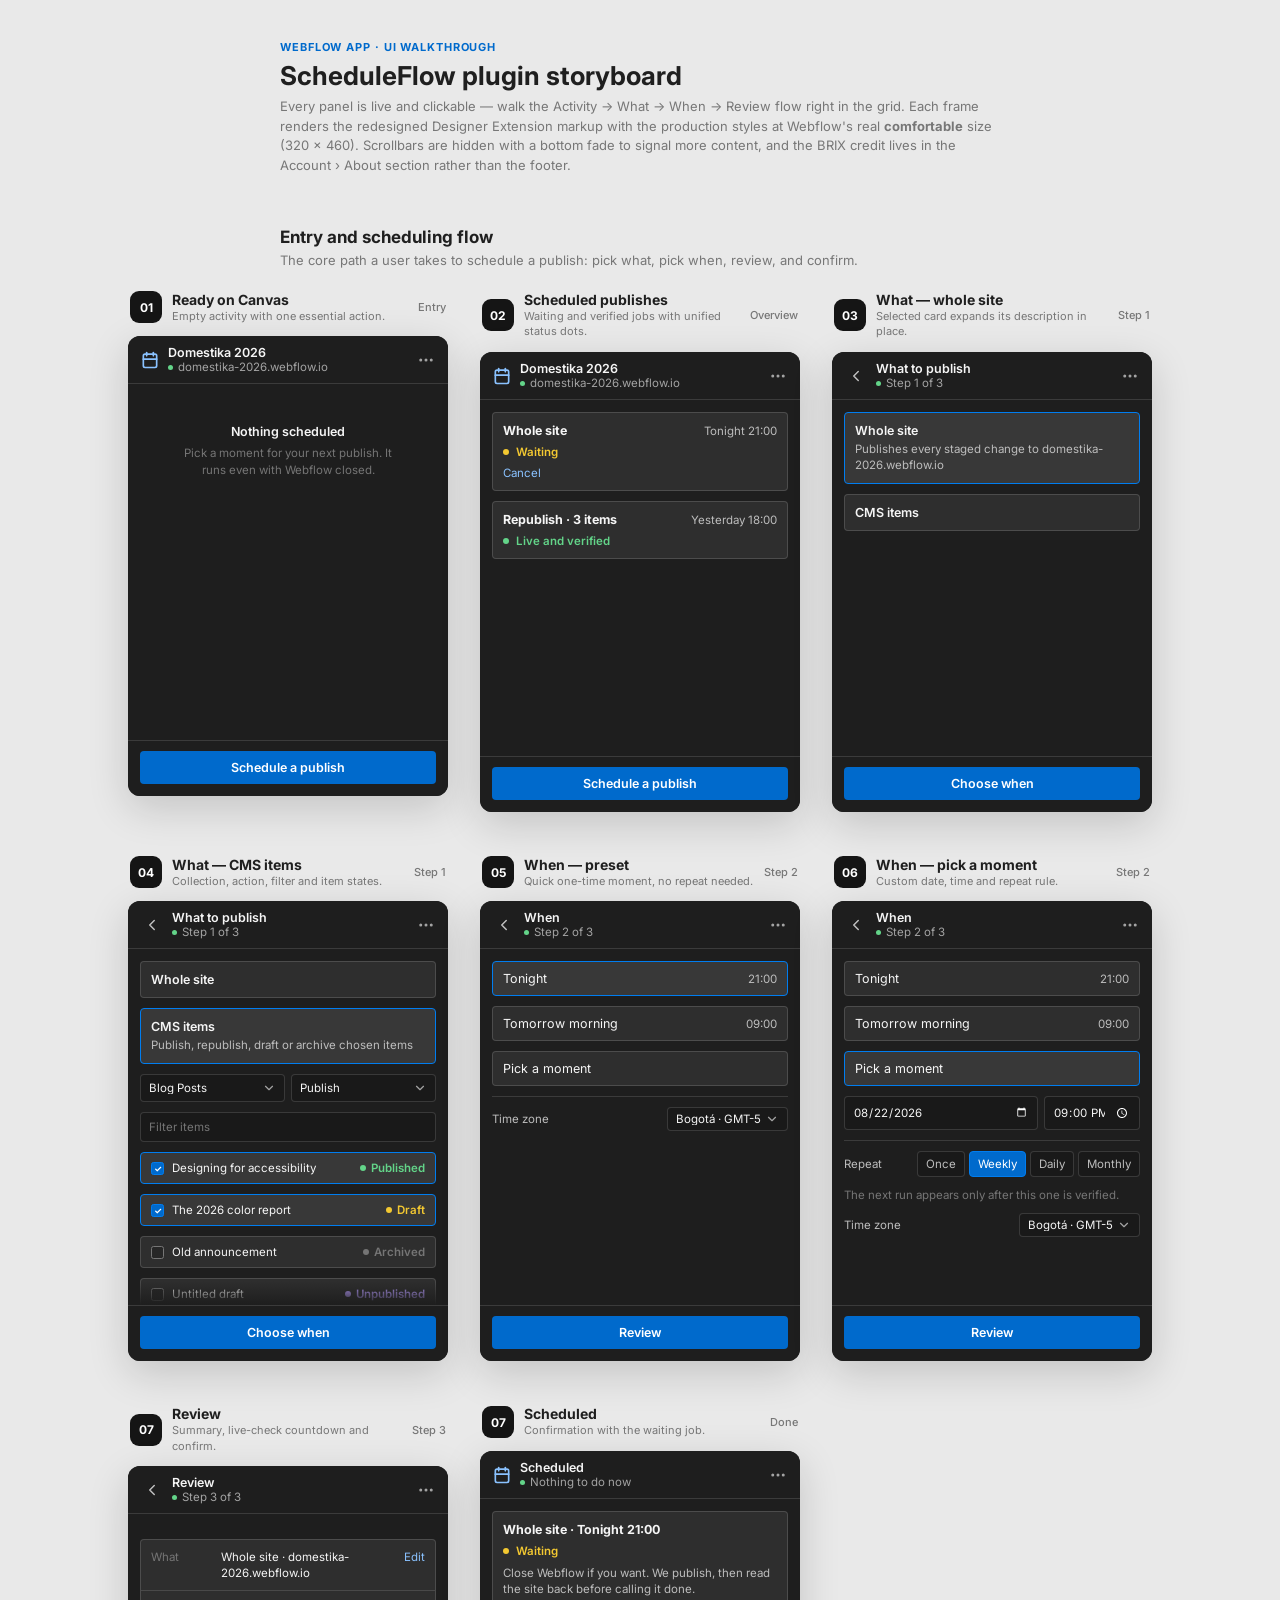
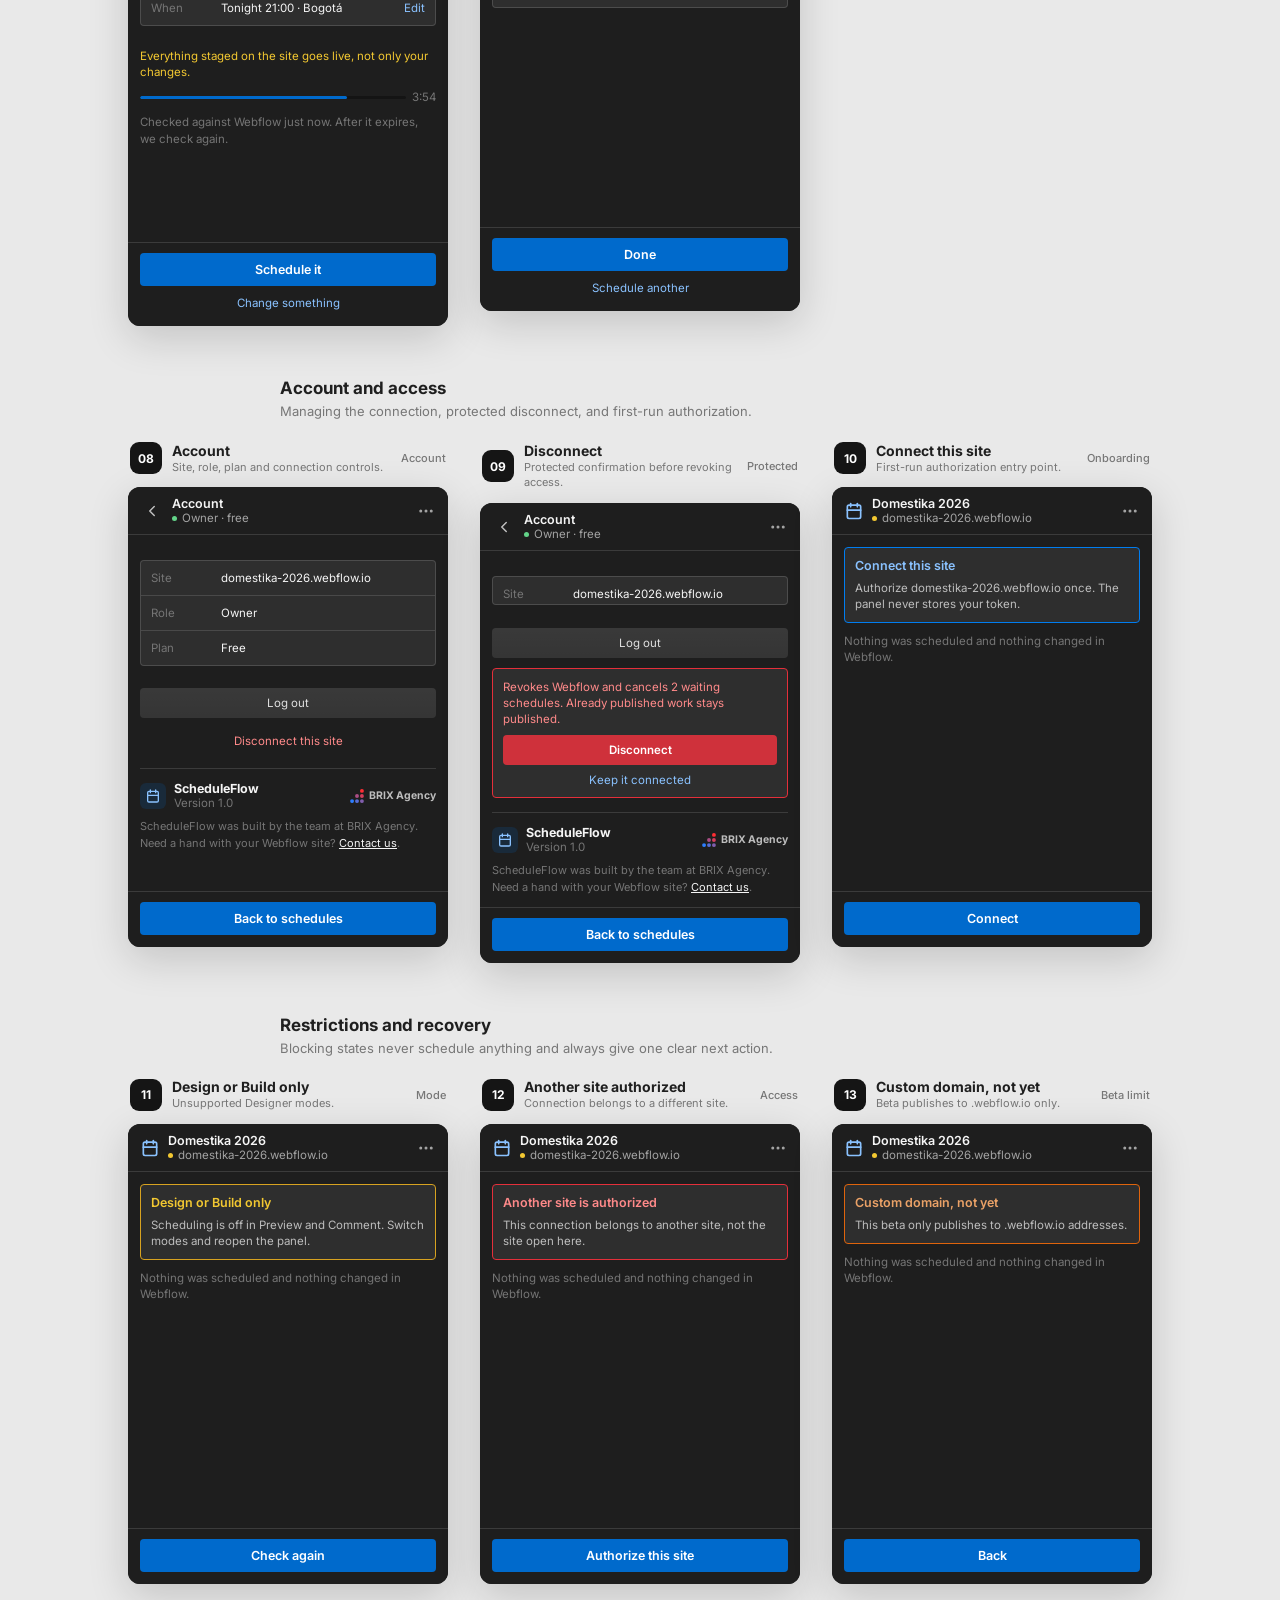
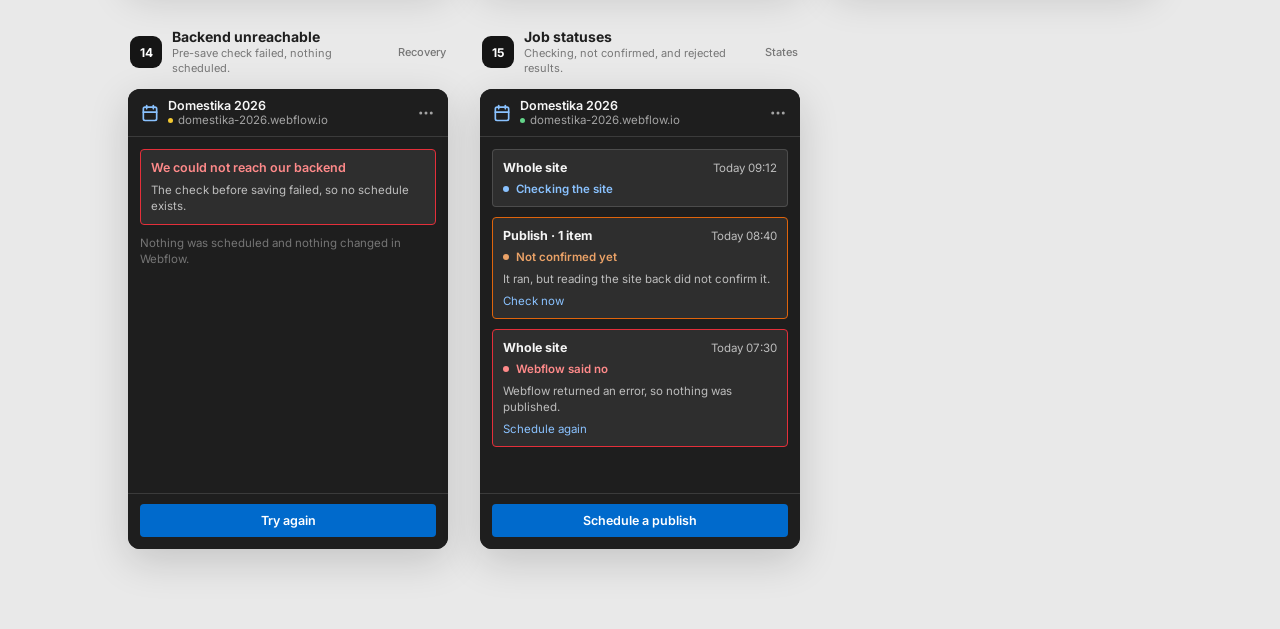
==== index.html @ 43836919 "Publish ScheduleFlow plugin storyboard Static, clickable walkthrough of the Designer Extension at th" ====
<!DOCTYPE html>
<html lang="en">
  <head>
    <meta charset="utf-8" />
    <meta name="viewport" content="width=device-width, initial-scale=1" />
    <title>ScheduleFlow · plugin storyboard</title>
    <link rel="preconnect" href="https://fonts.googleapis.com" />
    <link rel="preconnect" href="https://fonts.gstatic.com" crossorigin />
    <link href="https://fonts.googleapis.com/css2?family=Inter:wght@400;500;600;700&display=swap" rel="stylesheet" />
    <style>
      :root {
        --canvas: #e9e9e9;
        --ink: #1f1f1f;
        --muted: #777777;
        --chip: #151515;
        --frame-w: 320px;
        --frame-h: 460px;
      }
      * { box-sizing: border-box; }
      body {
        margin: 0;
        background: var(--canvas);
        font-family: Inter, sans-serif;
        color: var(--ink);
        padding: 40px 32px 80px;
      }
      .page-head { max-width: 720px; margin: 0 auto 8px; }
      .eyebrow { color: #006acc; font-size: 11px; font-weight: 700; letter-spacing: 0.9px; text-transform: uppercase; }
      .page-head h1 { margin: 6px 0 6px; font-size: 26px; line-height: 1.2; font-weight: 700; }
      .page-head p { margin: 0; color: var(--muted); font-size: 13px; line-height: 1.5; }
      .wrap { max-width: 1400px; margin: 0 auto; }
      section { margin-top: 52px; }
      .section-head { max-width: 720px; margin: 0 auto 20px; }
      .section-head h2 { margin: 0 0 4px; font-size: 17px; font-weight: 700; }
      .section-head p { margin: 0; color: var(--muted); font-size: 13px; line-height: 1.5; }
      .grid {
        display: grid;
        grid-template-columns: repeat(auto-fill, minmax(var(--frame-w), var(--frame-w)));
        gap: 44px 32px;
        justify-content: center;
      }
      .panel { width: var(--frame-w); display: flex; flex-direction: column; gap: 12px; }
      .panel-head { display: flex; align-items: center; justify-content: space-between; gap: 10px; padding: 0 2px; }
      .panel-id { display: flex; align-items: center; gap: 10px; min-width: 0; }
      .num { flex: 0 0 auto; width: 32px; height: 32px; border-radius: 9px; background: var(--chip); color: #fff; font-size: 12px; font-weight: 700; display: flex; align-items: center; justify-content: center; }
      .panel-copy { min-width: 0; }
      .panel-copy strong { display: block; font-size: 14px; font-weight: 700; line-height: 1.3; }
      .panel-copy span { display: block; color: var(--muted); font-size: 11px; line-height: 1.4; }
      .tag { flex: 0 0 auto; color: var(--muted); font-size: 11px; font-weight: 500; }
      .frame {
        width: var(--frame-w);
        height: var(--frame-h);
        border-radius: 12px;
        overflow: hidden;
        background: #1e1e1e;
        box-shadow: 0 12px 40px rgba(0, 0, 0, 0.16);
      }
      .frame iframe { width: 100%; height: 100%; border: 0; display: block; }
    </style>
  </head>
  <body>
    <div class="page-head">
      <div class="eyebrow">Webflow App · UI walkthrough</div>
      <h1>ScheduleFlow plugin storyboard</h1>
      <p>
        Every panel is live and clickable — walk the Activity → What → When → Review flow right in the grid. Each frame renders
        the redesigned Designer Extension markup with the production styles at Webflow's real <strong>comfortable</strong> size
        (320 × 460). Scrollbars are hidden with a bottom fade to signal more content, and the BRIX credit lives in the Account ›
        About section rather than the footer.
      </p>
    </div>

    <div class="wrap">
      <section>
        <div class="section-head">
          <h2>Entry and scheduling flow</h2>
          <p>The core path a user takes to schedule a publish: pick what, pick when, review, and confirm.</p>
        </div>
        <div class="grid" id="grid-flow"></div>
      </section>

      <section>
        <div class="section-head">
          <h2>Account and access</h2>
          <p>Managing the connection, protected disconnect, and first-run authorization.</p>
        </div>
        <div class="grid" id="grid-account"></div>
      </section>

      <section>
        <div class="section-head">
          <h2>Restrictions and recovery</h2>
          <p>Blocking states never schedule anything and always give one clear next action.</p>
        </div>
        <div class="grid" id="grid-blocks"></div>
      </section>
    </div>

    <script>
      const PANELS = {
        "grid-flow": [
          { n: "01", title: "Ready on Canvas", sub: "Empty activity with one essential action.", tag: "Entry", state: "activity_empty" },
          { n: "02", title: "Scheduled publishes", sub: "Waiting and verified jobs with unified status dots.", tag: "Overview", state: "activity_jobs" },
          { n: "03", title: "What — whole site", sub: "Selected card expands its description in place.", tag: "Step 1", state: "what_site" },
          { n: "04", title: "What — CMS items", sub: "Collection, action, filter and item states.", tag: "Step 1", state: "what_cms" },
          { n: "05", title: "When — preset", sub: "Quick one-time moment, no repeat needed.", tag: "Step 2", state: "when" },
          { n: "06", title: "When — pick a moment", sub: "Custom date, time and repeat rule.", tag: "Step 2", state: "when_custom" },
          { n: "07", title: "Review", sub: "Summary, live-check countdown and confirm.", tag: "Step 3", state: "confirm" },
          { n: "07", title: "Scheduled", sub: "Confirmation with the waiting job.", tag: "Done", state: "done" },
        ],
        "grid-account": [
          { n: "08", title: "Account", sub: "Site, role, plan and connection controls.", tag: "Account", state: "account" },
          { n: "09", title: "Disconnect", sub: "Protected confirmation before revoking access.", tag: "Protected", state: "disconnect" },
          { n: "10", title: "Connect this site", sub: "First-run authorization entry point.", tag: "Onboarding", state: "connect" },
        ],
        "grid-blocks": [
          { n: "11", title: "Design or Build only", sub: "Unsupported Designer modes.", tag: "Mode", state: "block_mode" },
          { n: "12", title: "Another site authorized", sub: "Connection belongs to a different site.", tag: "Access", state: "block_othersite" },
          { n: "13", title: "Custom domain, not yet", sub: "Beta publishes to .webflow.io only.", tag: "Beta limit", state: "block_domain" },
          { n: "14", title: "Backend unreachable", sub: "Pre-save check failed, nothing scheduled.", tag: "Recovery", state: "block_backend" },
          { n: "15", title: "Job statuses", sub: "Checking, not confirmed, and rejected results.", tag: "States", state: "activity_statuses" },
        ],
      };

      for (const [gridId, panels] of Object.entries(PANELS)) {
        const grid = document.getElementById(gridId);
        for (const p of panels) {
          const el = document.createElement("div");
          el.className = "panel";
          el.innerHTML = `
            <div class="panel-head">
              <div class="panel-id">
                <div class="num">${p.n}</div>
                <div class="panel-copy"><strong>${p.title}</strong><span>${p.sub}</span></div>
              </div>
              <div class="tag">${p.tag}</div>
            </div>
            <div class="frame"><iframe loading="lazy" title="${p.title}" src="./panel.html?state=${p.state}"></iframe></div>`;
          grid.appendChild(el);
        }
      }
    </script>
  </body>
</html>
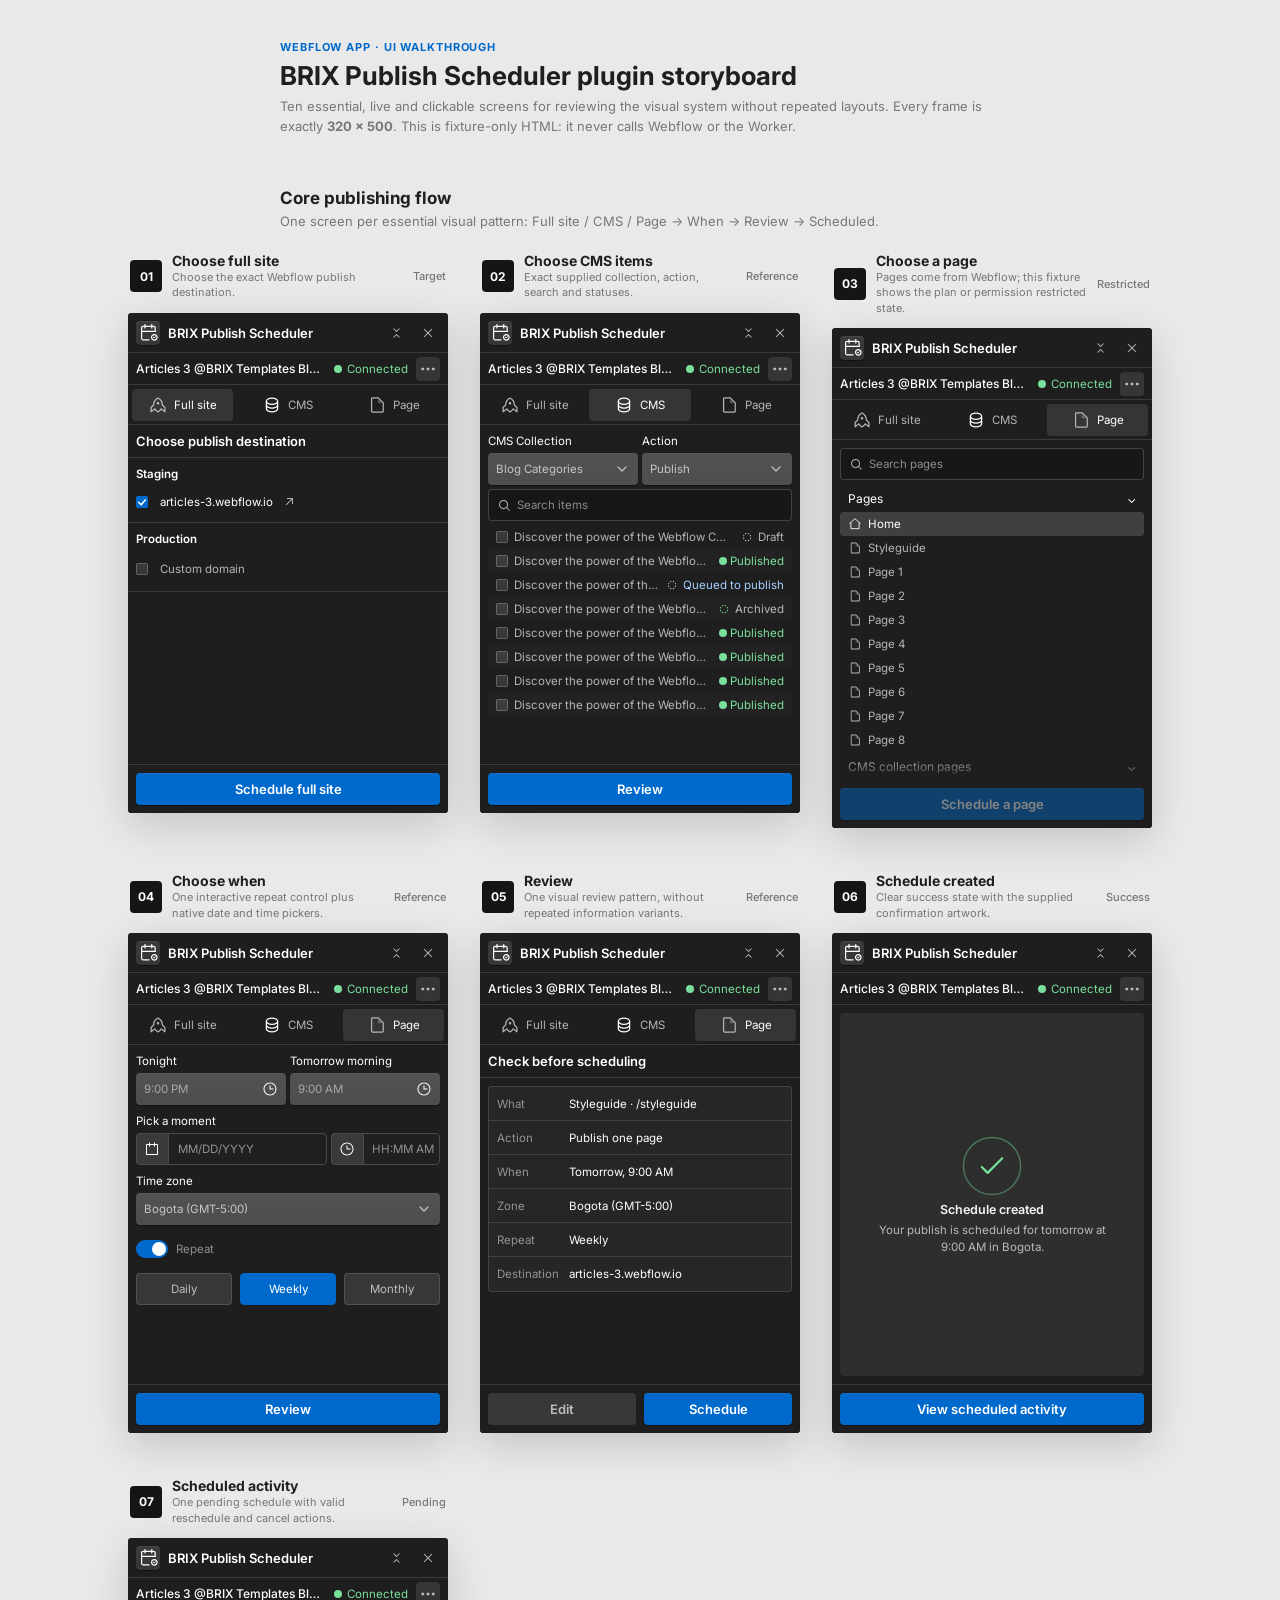
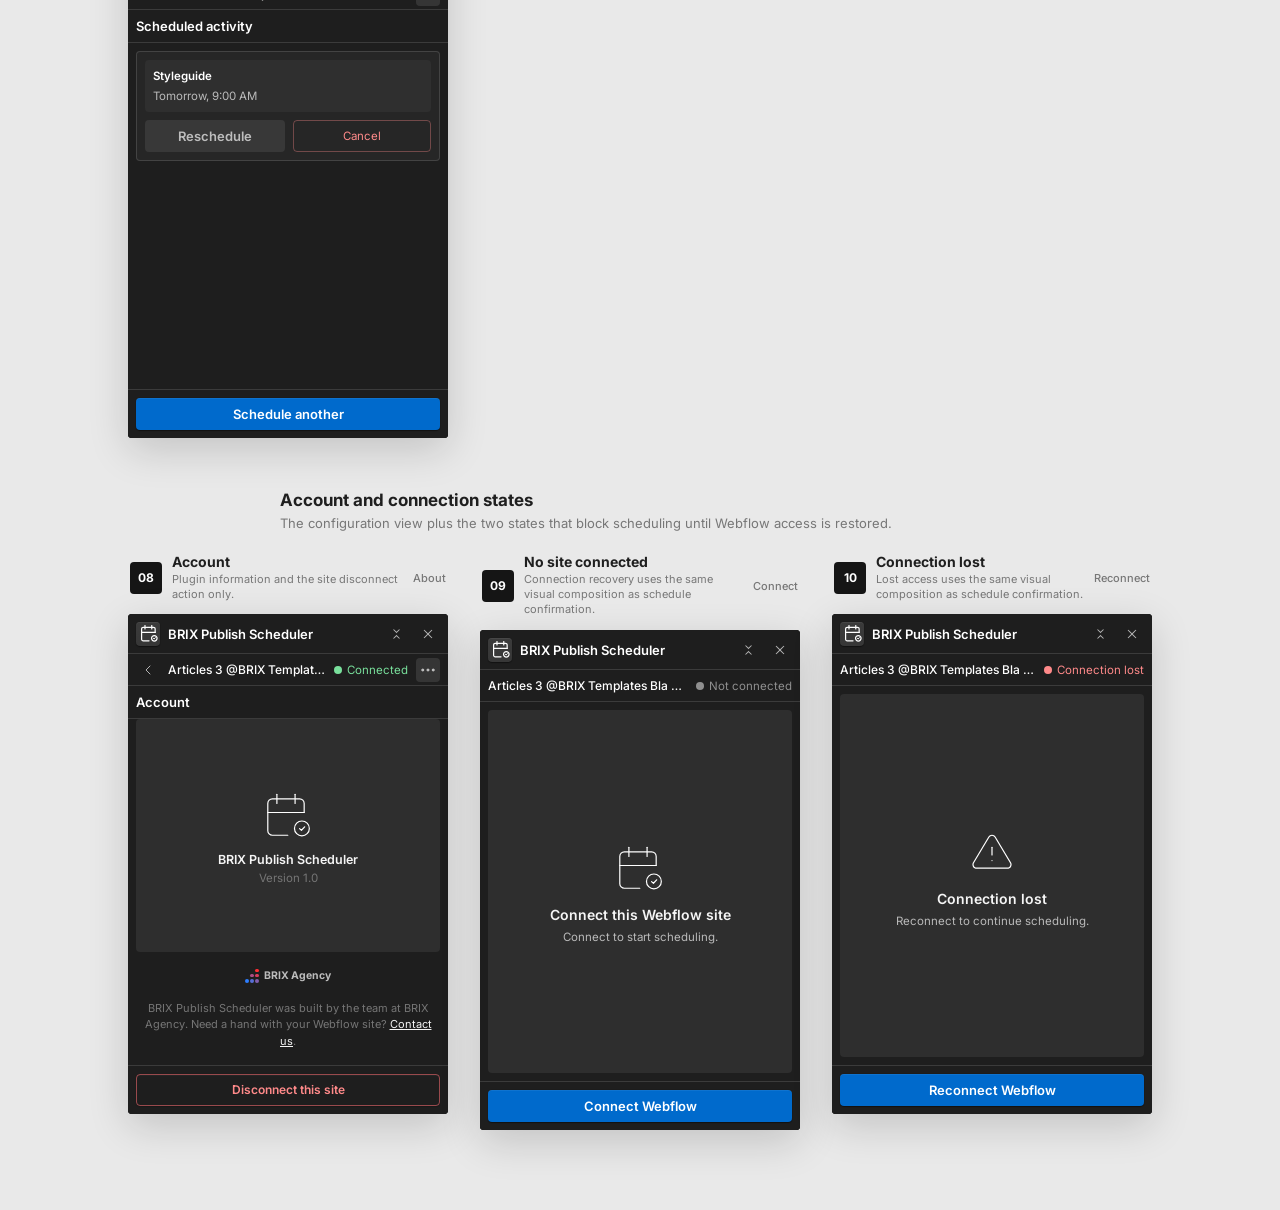
==== commit e24f7383: "Update BRIX Publish Scheduler storyboard" ====
--- a/index.html
+++ b/index.html
@@ -3,7 +3,7 @@
   <head>
     <meta charset="utf-8" />
     <meta name="viewport" content="width=device-width, initial-scale=1" />
-    <title>ScheduleFlow · plugin storyboard</title>
+    <title>BRIX Publish Scheduler · plugin storyboard</title>
     <link rel="preconnect" href="https://fonts.googleapis.com" />
     <link rel="preconnect" href="https://fonts.gstatic.com" crossorigin />
     <link href="https://fonts.googleapis.com/css2?family=Inter:wght@400;500;600;700&display=swap" rel="stylesheet" />
@@ -14,7 +14,7 @@
         --muted: #777777;
         --chip: #151515;
         --frame-w: 320px;
-        --frame-h: 460px;
+        --frame-h: 500px;
       }
       * { box-sizing: border-box; }
       body {
@@ -42,7 +42,7 @@
       .panel { width: var(--frame-w); display: flex; flex-direction: column; gap: 12px; }
       .panel-head { display: flex; align-items: center; justify-content: space-between; gap: 10px; padding: 0 2px; }
       .panel-id { display: flex; align-items: center; gap: 10px; min-width: 0; }
-      .num { flex: 0 0 auto; width: 32px; height: 32px; border-radius: 9px; background: var(--chip); color: #fff; font-size: 12px; font-weight: 700; display: flex; align-items: center; justify-content: center; }
+      .num { flex: 0 0 auto; width: 32px; height: 32px; border-radius: 4px; background: var(--chip); color: #fff; font-size: 12px; font-weight: 700; display: flex; align-items: center; justify-content: center; }
       .panel-copy { min-width: 0; }
       .panel-copy strong { display: block; font-size: 14px; font-weight: 700; line-height: 1.3; }
       .panel-copy span { display: block; color: var(--muted); font-size: 11px; line-height: 1.4; }
@@ -50,7 +50,7 @@
       .frame {
         width: var(--frame-w);
         height: var(--frame-h);
-        border-radius: 12px;
+        border-radius: 4px;
         overflow: hidden;
         background: #1e1e1e;
         box-shadow: 0 12px 40px rgba(0, 0, 0, 0.16);
@@ -61,64 +61,46 @@
   <body>
     <div class="page-head">
       <div class="eyebrow">Webflow App · UI walkthrough</div>
-      <h1>ScheduleFlow plugin storyboard</h1>
+      <h1>BRIX Publish Scheduler plugin storyboard</h1>
       <p>
-        Every panel is live and clickable — walk the Activity → What → When → Review flow right in the grid. Each frame renders
-        the redesigned Designer Extension markup with the production styles at Webflow's real <strong>comfortable</strong> size
-        (320 × 460). Scrollbars are hidden with a bottom fade to signal more content, and the BRIX credit lives in the Account ›
-        About section rather than the footer.
+        Ten essential, live and clickable screens for reviewing the visual system without repeated layouts. Every frame is exactly
+        <strong>320 × 500</strong>. This is fixture-only HTML: it never calls Webflow or the Worker.
       </p>
     </div>
 
     <div class="wrap">
       <section>
         <div class="section-head">
-          <h2>Entry and scheduling flow</h2>
-          <p>The core path a user takes to schedule a publish: pick what, pick when, review, and confirm.</p>
+          <h2>Core publishing flow</h2>
+          <p>One screen per essential visual pattern: Full site / CMS / Page → When → Review → Scheduled.</p>
         </div>
         <div class="grid" id="grid-flow"></div>
       </section>
 
       <section>
         <div class="section-head">
-          <h2>Account and access</h2>
-          <p>Managing the connection, protected disconnect, and first-run authorization.</p>
+          <h2>Account and connection states</h2>
+          <p>The configuration view plus the two states that block scheduling until Webflow access is restored.</p>
         </div>
         <div class="grid" id="grid-account"></div>
-      </section>
-
-      <section>
-        <div class="section-head">
-          <h2>Restrictions and recovery</h2>
-          <p>Blocking states never schedule anything and always give one clear next action.</p>
-        </div>
-        <div class="grid" id="grid-blocks"></div>
       </section>
     </div>
 
     <script>
       const PANELS = {
         "grid-flow": [
-          { n: "01", title: "Ready on Canvas", sub: "Empty activity with one essential action.", tag: "Entry", state: "activity_empty" },
-          { n: "02", title: "Scheduled publishes", sub: "Waiting and verified jobs with unified status dots.", tag: "Overview", state: "activity_jobs" },
-          { n: "03", title: "What — whole site", sub: "Selected card expands its description in place.", tag: "Step 1", state: "what_site" },
-          { n: "04", title: "What — CMS items", sub: "Collection, action, filter and item states.", tag: "Step 1", state: "what_cms" },
-          { n: "05", title: "When — preset", sub: "Quick one-time moment, no repeat needed.", tag: "Step 2", state: "when" },
-          { n: "06", title: "When — pick a moment", sub: "Custom date, time and repeat rule.", tag: "Step 2", state: "when_custom" },
-          { n: "07", title: "Review", sub: "Summary, live-check countdown and confirm.", tag: "Step 3", state: "confirm" },
-          { n: "07", title: "Scheduled", sub: "Confirmation with the waiting job.", tag: "Done", state: "done" },
+          { n: "01", title: "Choose full site", sub: "Choose the exact Webflow publish destination.", tag: "Target", state: "fullsite" },
+          { n: "02", title: "Choose CMS items", sub: "Exact supplied collection, action, search and statuses.", tag: "Reference", state: "cms" },
+          { n: "03", title: "Choose a page", sub: "Pages come from Webflow; this fixture shows the plan or permission restricted state.", tag: "Restricted", state: "page_restricted" },
+          { n: "04", title: "Choose when", sub: "One interactive repeat control plus native date and time pickers.", tag: "Reference", state: "when_repeat" },
+          { n: "05", title: "Review", sub: "One visual review pattern, without repeated information variants.", tag: "Reference", state: "review_page" },
+          { n: "06", title: "Schedule created", sub: "Clear success state with the supplied confirmation artwork.", tag: "Success", state: "done" },
+          { n: "07", title: "Scheduled activity", sub: "One pending schedule with valid reschedule and cancel actions.", tag: "Pending", state: "activity" },
         ],
         "grid-account": [
-          { n: "08", title: "Account", sub: "Site, role, plan and connection controls.", tag: "Account", state: "account" },
-          { n: "09", title: "Disconnect", sub: "Protected confirmation before revoking access.", tag: "Protected", state: "disconnect" },
-          { n: "10", title: "Connect this site", sub: "First-run authorization entry point.", tag: "Onboarding", state: "connect" },
-        ],
-        "grid-blocks": [
-          { n: "11", title: "Design or Build only", sub: "Unsupported Designer modes.", tag: "Mode", state: "block_mode" },
-          { n: "12", title: "Another site authorized", sub: "Connection belongs to a different site.", tag: "Access", state: "block_othersite" },
-          { n: "13", title: "Custom domain, not yet", sub: "Beta publishes to .webflow.io only.", tag: "Beta limit", state: "block_domain" },
-          { n: "14", title: "Backend unreachable", sub: "Pre-save check failed, nothing scheduled.", tag: "Recovery", state: "block_backend" },
-          { n: "15", title: "Job statuses", sub: "Checking, not confirmed, and rejected results.", tag: "States", state: "activity_statuses" },
+          { n: "08", title: "Account", sub: "Plugin information and the site disconnect action only.", tag: "About", state: "account" },
+          { n: "09", title: "No site connected", sub: "Connection recovery uses the same visual composition as schedule confirmation.", tag: "Connect", state: "connect" },
+          { n: "10", title: "Connection lost", sub: "Lost access uses the same visual composition as schedule confirmation.", tag: "Reconnect", state: "connection_lost" },
         ],
       };
 
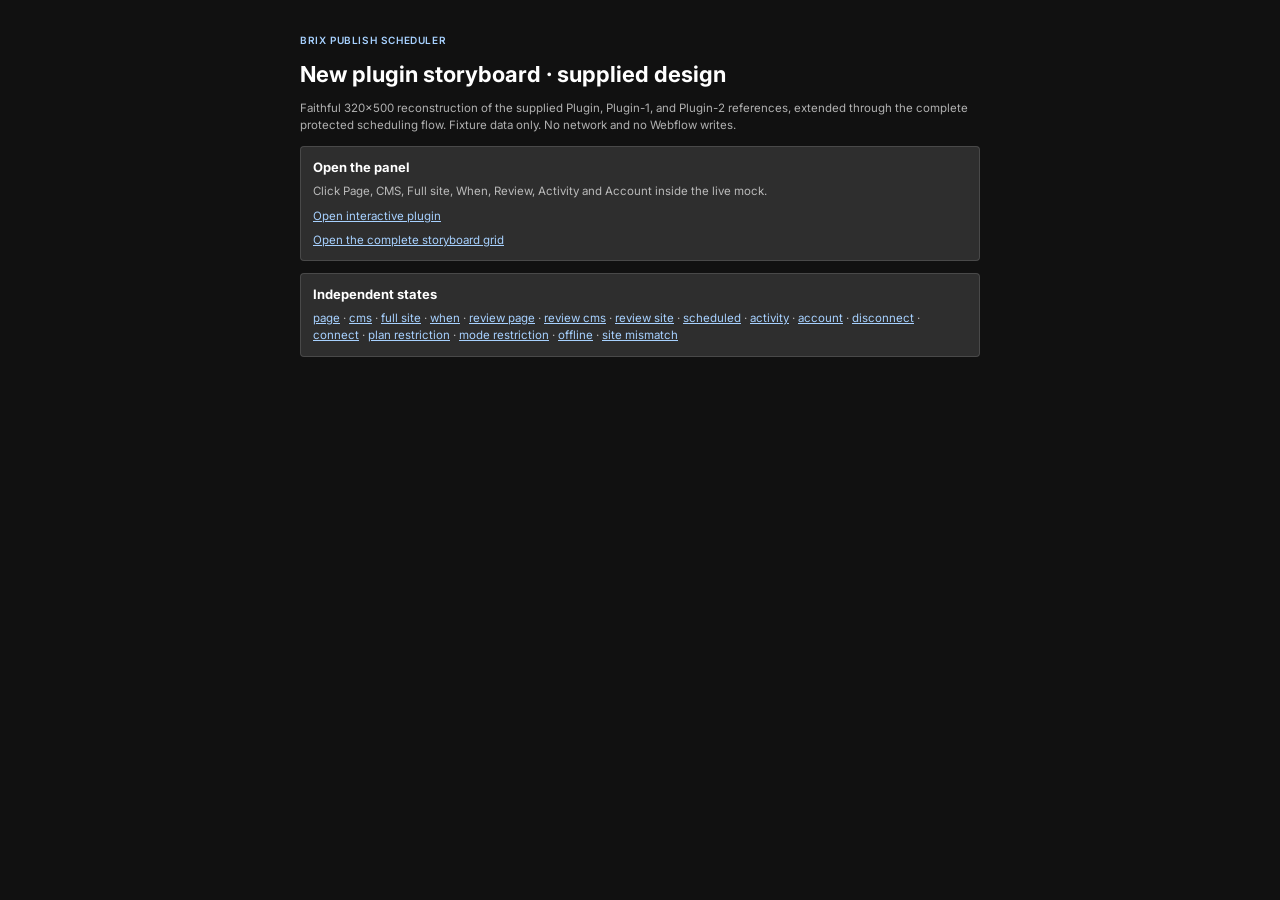
==== commit 97e158bf: "Publish final BRIX scheduler storyboard" ====
--- a/index.html
+++ b/index.html
@@ -3,124 +3,50 @@
   <head>
     <meta charset="utf-8" />
     <meta name="viewport" content="width=device-width, initial-scale=1" />
-    <title>BRIX Publish Scheduler · plugin storyboard</title>
+    <title>ScheduleFlow plugin storyboard</title>
     <link rel="preconnect" href="https://fonts.googleapis.com" />
     <link rel="preconnect" href="https://fonts.gstatic.com" crossorigin />
-    <link href="https://fonts.googleapis.com/css2?family=Inter:wght@400;500;600;700&display=swap" rel="stylesheet" />
-    <style>
-      :root {
-        --canvas: #e9e9e9;
-        --ink: #1f1f1f;
-        --muted: #777777;
-        --chip: #151515;
-        --frame-w: 320px;
-        --frame-h: 500px;
-      }
-      * { box-sizing: border-box; }
-      body {
-        margin: 0;
-        background: var(--canvas);
-        font-family: Inter, sans-serif;
-        color: var(--ink);
-        padding: 40px 32px 80px;
-      }
-      .page-head { max-width: 720px; margin: 0 auto 8px; }
-      .eyebrow { color: #006acc; font-size: 11px; font-weight: 700; letter-spacing: 0.9px; text-transform: uppercase; }
-      .page-head h1 { margin: 6px 0 6px; font-size: 26px; line-height: 1.2; font-weight: 700; }
-      .page-head p { margin: 0; color: var(--muted); font-size: 13px; line-height: 1.5; }
-      .wrap { max-width: 1400px; margin: 0 auto; }
-      section { margin-top: 52px; }
-      .section-head { max-width: 720px; margin: 0 auto 20px; }
-      .section-head h2 { margin: 0 0 4px; font-size: 17px; font-weight: 700; }
-      .section-head p { margin: 0; color: var(--muted); font-size: 13px; line-height: 1.5; }
-      .grid {
-        display: grid;
-        grid-template-columns: repeat(auto-fill, minmax(var(--frame-w), var(--frame-w)));
-        gap: 44px 32px;
-        justify-content: center;
-      }
-      .panel { width: var(--frame-w); display: flex; flex-direction: column; gap: 12px; }
-      .panel-head { display: flex; align-items: center; justify-content: space-between; gap: 10px; padding: 0 2px; }
-      .panel-id { display: flex; align-items: center; gap: 10px; min-width: 0; }
-      .num { flex: 0 0 auto; width: 32px; height: 32px; border-radius: 4px; background: var(--chip); color: #fff; font-size: 12px; font-weight: 700; display: flex; align-items: center; justify-content: center; }
-      .panel-copy { min-width: 0; }
-      .panel-copy strong { display: block; font-size: 14px; font-weight: 700; line-height: 1.3; }
-      .panel-copy span { display: block; color: var(--muted); font-size: 11px; line-height: 1.4; }
-      .tag { flex: 0 0 auto; color: var(--muted); font-size: 11px; font-weight: 500; }
-      .frame {
-        width: var(--frame-w);
-        height: var(--frame-h);
-        border-radius: 4px;
-        overflow: hidden;
-        background: #1e1e1e;
-        box-shadow: 0 12px 40px rgba(0, 0, 0, 0.16);
-      }
-      .frame iframe { width: 100%; height: 100%; border: 0; display: block; }
-    </style>
+    <link href="https://fonts.googleapis.com/css2?family=Inter:wght@400;600&display=swap" rel="stylesheet" />
+    <link rel="stylesheet" href="./panel.css" />
   </head>
   <body>
-    <div class="page-head">
-      <div class="eyebrow">Webflow App · UI walkthrough</div>
-      <h1>BRIX Publish Scheduler plugin storyboard</h1>
-      <p>
-        Ten essential, live and clickable screens for reviewing the visual system without repeated layouts. Every frame is exactly
-        <strong>320 × 500</strong>. This is fixture-only HTML: it never calls Webflow or the Worker.
-      </p>
+    <div class="stage">
+      <div class="chooser">
+        <p class="kicker">BRIX Publish Scheduler</p>
+        <h1>New plugin storyboard · supplied design</h1>
+        <p class="muted">
+          Faithful 320×500 reconstruction of the supplied Plugin, Plugin-1,
+          and Plugin-2 references, extended through the complete protected
+          scheduling flow. Fixture data only. No network and no Webflow writes.
+        </p>
+        <article class="card">
+          <h2>Open the panel</h2>
+          <p class="muted">Click Page, CMS, Full site, When, Review, Activity and Account inside the live mock.</p>
+          <p><a href="./panel.html?state=page">Open interactive plugin</a></p>
+          <p><a href="./overview.html">Open the complete storyboard grid</a></p>
+        </article>
+        <article class="card">
+          <h2>Independent states</h2>
+          <p class="muted">
+            <a href="./panel.html?state=page">page</a> ·
+            <a href="./panel.html?state=cms">cms</a> ·
+            <a href="./panel.html?state=fullsite">full site</a> ·
+            <a href="./panel.html?state=when_repeat">when</a> ·
+            <a href="./panel.html?state=review_page">review page</a> ·
+            <a href="./panel.html?state=review_cms">review cms</a> ·
+            <a href="./panel.html?state=review_site">review site</a> ·
+            <a href="./panel.html?state=done">scheduled</a> ·
+            <a href="./panel.html?state=activity">activity</a> ·
+            <a href="./panel.html?state=account">account</a> ·
+            <a href="./panel.html?state=disconnect">disconnect</a> ·
+            <a href="./panel.html?state=connect">connect</a> ·
+            <a href="./panel.html?state=restriction_plan">plan restriction</a> ·
+            <a href="./panel.html?state=restriction_mode">mode restriction</a> ·
+            <a href="./panel.html?state=restriction_offline">offline</a> ·
+            <a href="./panel.html?state=restriction_mismatch">site mismatch</a>
+          </p>
+        </article>
+      </div>
     </div>
-
-    <div class="wrap">
-      <section>
-        <div class="section-head">
-          <h2>Core publishing flow</h2>
-          <p>One screen per essential visual pattern: Full site / CMS / Page → When → Review → Scheduled.</p>
-        </div>
-        <div class="grid" id="grid-flow"></div>
-      </section>
-
-      <section>
-        <div class="section-head">
-          <h2>Account and connection states</h2>
-          <p>The configuration view plus the two states that block scheduling until Webflow access is restored.</p>
-        </div>
-        <div class="grid" id="grid-account"></div>
-      </section>
-    </div>
-
-    <script>
-      const PANELS = {
-        "grid-flow": [
-          { n: "01", title: "Choose full site", sub: "Choose the exact Webflow publish destination.", tag: "Target", state: "fullsite" },
-          { n: "02", title: "Choose CMS items", sub: "Exact supplied collection, action, search and statuses.", tag: "Reference", state: "cms" },
-          { n: "03", title: "Choose a page", sub: "Pages come from Webflow; this fixture shows the plan or permission restricted state.", tag: "Restricted", state: "page_restricted" },
-          { n: "04", title: "Choose when", sub: "One interactive repeat control plus native date and time pickers.", tag: "Reference", state: "when_repeat" },
-          { n: "05", title: "Review", sub: "One visual review pattern, without repeated information variants.", tag: "Reference", state: "review_page" },
-          { n: "06", title: "Schedule created", sub: "Clear success state with the supplied confirmation artwork.", tag: "Success", state: "done" },
-          { n: "07", title: "Scheduled activity", sub: "One pending schedule with valid reschedule and cancel actions.", tag: "Pending", state: "activity" },
-        ],
-        "grid-account": [
-          { n: "08", title: "Account", sub: "Plugin information and the site disconnect action only.", tag: "About", state: "account" },
-          { n: "09", title: "No site connected", sub: "Connection recovery uses the same visual composition as schedule confirmation.", tag: "Connect", state: "connect" },
-          { n: "10", title: "Connection lost", sub: "Lost access uses the same visual composition as schedule confirmation.", tag: "Reconnect", state: "connection_lost" },
-        ],
-      };
-
-      for (const [gridId, panels] of Object.entries(PANELS)) {
-        const grid = document.getElementById(gridId);
-        for (const p of panels) {
-          const el = document.createElement("div");
-          el.className = "panel";
-          el.innerHTML = `
-            <div class="panel-head">
-              <div class="panel-id">
-                <div class="num">${p.n}</div>
-                <div class="panel-copy"><strong>${p.title}</strong><span>${p.sub}</span></div>
-              </div>
-              <div class="tag">${p.tag}</div>
-            </div>
-            <div class="frame"><iframe loading="lazy" title="${p.title}" src="./panel.html?state=${p.state}"></iframe></div>`;
-          grid.appendChild(el);
-        }
-      }
-    </script>
   </body>
 </html>
--- a/panel.css
+++ b/panel.css
@@ -0,0 +1,664 @@
+:root {
+  --bg: #1e1e1e;
+  --surface: #2e2e2e;
+  --surface-2: #383838;
+  --surface-soft: rgba(255, 255, 255, 0.02);
+  --input: rgba(0, 0, 0, 0.22);
+  --border: rgba(255, 255, 255, 0.13);
+  --border-strong: rgba(255, 255, 255, 0.19);
+  --text: #ffffff;
+  --text-2: rgba(255, 255, 255, 0.67);
+  --text-3: rgba(255, 255, 255, 0.5);
+  --blue: #006acc;
+  --blue-text: #a7d1ff;
+  --green: #79e09c;
+  --purple: #c7a6ff;
+  --yellow: #f3c831;
+  --red: #ff8a8a;
+  --radius: 4px;
+  --font: Inter, ui-sans-serif, -apple-system, BlinkMacSystemFont, "Segoe UI", sans-serif;
+}
+
+* { box-sizing: border-box; }
+html, body, #root { width: 100%; height: 100%; margin: 0; overflow: hidden; }
+body { background: var(--bg); color: var(--text); font: 400 11.5px/16px var(--font); }
+button, input, select { font: inherit; }
+button { color: inherit; }
+.asset-icon { display: block; flex: 0 0 auto; object-fit: contain; }
+
+.app {
+  position: relative;
+  width: 320px;
+  height: 500px;
+  display: flex;
+  flex-direction: column;
+  overflow: hidden;
+  background: var(--bg);
+}
+
+.topbar {
+  height: 40px;
+  flex: 0 0 40px;
+  padding: 8px;
+  display: flex;
+  align-items: center;
+  gap: 8px;
+  border-bottom: 1px solid var(--border);
+}
+
+.app-tile {
+  width: 24px;
+  height: 24px;
+  flex: 0 0 24px;
+  display: grid;
+  place-items: center;
+  border-radius: var(--radius);
+  color: #fff;
+  background: linear-gradient(180deg, rgba(255, 255, 255, 0.13), rgba(255, 255, 255, 0.11));
+  box-shadow: inset 0 0.5px 0.5px rgba(255,255,255,.12), 0 .5px 1px rgba(0,0,0,.8);
+}
+.app-tile .asset-icon { transform: translateX(1px); }
+
+.brand { flex: 1 1 auto; min-width: 0; font-size: 13px; font-weight: 600; white-space: nowrap; overflow: hidden; text-overflow: ellipsis; }
+.icon-button {
+  width: 24px;
+  height: 24px;
+  flex: 0 0 24px;
+  padding: 0;
+  display: grid;
+  place-items: center;
+  border: 0;
+  border-radius: var(--radius);
+  background: transparent;
+  color: var(--text-2);
+  cursor: pointer;
+}
+.icon-button:hover, .icon-button:focus-visible { background: rgba(255,255,255,.1); color: #fff; }
+.icon-button.menu { background: rgba(255,255,255,.1); }
+
+.sitebar {
+  height: 32px;
+  flex: 0 0 32px;
+  padding: 4px 8px;
+  display: flex;
+  align-items: center;
+  gap: 8px;
+  border-bottom: 1px solid var(--border);
+}
+.site-name { flex: 1 1 auto; min-width: 0; font-size: 12px; font-weight: 500; white-space: nowrap; overflow: hidden; text-overflow: ellipsis; }
+.connection { flex: 0 0 auto; display: flex; align-items: center; gap: 5px; color: var(--green); }
+.connection.disconnected { color: var(--text-3); }
+.connection.lost { color: var(--red); }
+.dot { width: 8px; height: 8px; flex: 0 0 8px; border-radius: 50%; background: currentColor; }
+
+.tabs {
+  height: 40px;
+  flex: 0 0 40px;
+  padding: 4px;
+  display: grid;
+  grid-template-columns: repeat(3, 1fr);
+  gap: 4px;
+  border-bottom: 1px solid var(--border);
+}
+.tab {
+  height: 32px;
+  border: 0;
+  border-radius: var(--radius);
+  display: flex;
+  align-items: center;
+  justify-content: center;
+  gap: 6px;
+  background: transparent;
+  color: var(--text-2);
+  cursor: pointer;
+}
+.tab.active { background: rgba(255,255,255,.1); color: #fff; }
+
+.content {
+  flex: 1 1 auto;
+  min-height: 0;
+  overflow-x: hidden;
+  overflow-y: auto;
+  scrollbar-width: none;
+}
+.content::-webkit-scrollbar { display: none; }
+.scroll-fade {
+  position: absolute;
+  z-index: 5;
+  right: 0;
+  bottom: 48px;
+  left: 0;
+  height: 32px;
+  pointer-events: none;
+  display: none;
+  opacity: 0;
+  background: linear-gradient(180deg, rgba(30, 30, 30, 0) 0%, var(--bg) 100%);
+  transition: opacity 120ms ease;
+}
+.app.has-scroll-below .scroll-fade { display: block; opacity: 1; }
+.pad { padding: 8px; }
+.stack { display: flex; flex-direction: column; gap: 8px; }
+.compact { gap: 4px; }
+
+.destination-title {
+  padding: 8px;
+  display: flex;
+  flex-direction: column;
+  align-items: flex-start;
+  justify-content: center;
+  border-bottom: 1px solid var(--border);
+}
+.destination-title h1 {
+  margin: 0;
+  color: #fff;
+  font-size: 13px;
+  font-weight: 600;
+  line-height: 16px;
+}
+.destination-section {
+  display: flex;
+  flex-direction: column;
+  align-items: stretch;
+}
+.destination-section h2 {
+  margin: 0;
+  padding: 8px 8px 0;
+  color: #fff;
+  font-size: 11.5px;
+  font-weight: 600;
+  line-height: 16px;
+}
+.destination-row {
+  min-height: 41px;
+  padding: 8px;
+  display: flex;
+  align-items: center;
+  gap: 12px;
+  border-bottom: 1px solid var(--border);
+}
+.destination-details {
+  min-width: 0;
+  display: flex;
+  align-items: center;
+  gap: 4px;
+}
+.destination-domain {
+  min-width: 0;
+  color: #fff;
+  font-size: 11.5px;
+  font-weight: 400;
+  line-height: 16px;
+  white-space: nowrap;
+  overflow: hidden;
+  text-overflow: ellipsis;
+}
+.destination-arrow {
+  width: 24px;
+  height: 24px;
+  padding: 4px;
+  display: grid;
+  place-items: center;
+  border-radius: 4px;
+}
+.destination-disabled {
+  height: 45px;
+  color: var(--text-2);
+}
+.destination-disabled .destination-domain { color: var(--text-2); }
+
+.activity-content {
+  display: flex;
+  overflow: hidden;
+}
+.activity-empty-wrap {
+  min-width: 0;
+  min-height: 0;
+  flex: 1 1 auto;
+  padding: 8px;
+  display: flex;
+  flex-direction: column;
+  align-items: center;
+  justify-content: center;
+}
+.activity-empty-card {
+  width: 100%;
+  min-height: 0;
+  flex: 1 1 auto;
+  padding: 12px;
+  display: flex;
+  flex-direction: column;
+  align-items: center;
+  justify-content: center;
+  gap: 4px;
+  border-radius: 4px;
+  background: rgba(255, 255, 255, 0.07);
+  text-align: center;
+}
+.activity-empty-card h1,
+.activity-empty-card p { margin: 0; }
+.activity-empty-card h1 {
+  color: #f5f5f5;
+  font-size: 12.5px;
+  font-weight: 600;
+  line-height: 16px;
+}
+.activity-empty-card p {
+  color: #757575;
+  font-size: 11.5px;
+  font-weight: 400;
+  line-height: 16.68px;
+}
+.success-card p { color: var(--text-2); }
+
+.schedule-card {
+  padding: 8px;
+  display: flex;
+  flex-direction: column;
+  gap: 8px;
+  border: 1px solid var(--border);
+  border-radius: var(--radius);
+  background: rgba(255,255,255,.04);
+}
+.schedule-target,
+.schedule-actions,
+.account-link {
+  display: flex;
+  align-items: center;
+}
+.schedule-target { min-width: 0; }
+.schedule-target strong { color: #fff; font-weight: 600; }
+.schedule-summary {
+  min-width: 0;
+  padding: 8px;
+  display: flex;
+  flex-direction: column;
+  gap: 4px;
+  border-radius: 4px;
+  background: rgba(255,255,255,.04);
+}
+.schedule-summary p { margin: 0; color: var(--text-2); line-height: 16px; }
+.schedule-actions { gap: 8px; }
+.compact-button { flex: 1 1 0; }
+.quiet-danger { height: 32px; flex: 1 1 0; border: 1px solid rgba(255,138,138,.35); border-radius: var(--radius); background: transparent; color: var(--red); cursor: pointer; }
+
+.footer {
+  min-height: 48px;
+  flex: 0 0 auto;
+  padding: 8px;
+  display: flex;
+  gap: 8px;
+  align-items: center;
+  border-top: 1px solid var(--border);
+  background: var(--bg);
+}
+.primary, .secondary, .danger {
+  height: 32px;
+  min-height: 32px;
+  flex: 1 1 0;
+  min-width: 0;
+  padding: 6px 8px;
+  border: 0;
+  border-radius: var(--radius);
+  font-size: 13px;
+  font-weight: 600;
+  cursor: pointer;
+}
+.primary { background: var(--blue); color: #fff; box-shadow: inset 0 .5px .5px rgba(255,255,255,.12), 0 .5px 1px rgba(0,0,0,.8); }
+.secondary { background: var(--surface-2); color: var(--text-2); }
+.danger { background: #cf313b; color: #fff; }
+.primary:disabled { opacity: .45; cursor: default; }
+.action-with-tooltip {
+  position: relative;
+  flex: 1 1 0;
+  min-width: 0;
+  display: flex;
+}
+.action-with-tooltip .primary { width: 100%; }
+.action-tooltip {
+  position: absolute;
+  z-index: 30;
+  right: 0;
+  bottom: calc(100% + 8px);
+  left: 0;
+  padding: 8px;
+  border: 1px solid var(--border-strong);
+  border-radius: var(--radius);
+  background: #292929;
+  color: #fff;
+  box-shadow: 0 8px 24px rgba(0,0,0,.45);
+  line-height: 16px;
+  opacity: 0;
+  pointer-events: none;
+  transform: translateY(4px);
+  transition: opacity 120ms ease, transform 120ms ease;
+}
+.action-with-tooltip:hover .action-tooltip,
+.action-with-tooltip:focus .action-tooltip,
+.action-with-tooltip:focus-within .action-tooltip {
+  opacity: 1;
+  transform: translateY(0);
+}
+
+.field-grid { display: grid; grid-template-columns: 1fr 1fr; gap: 4px; }
+.field { min-width: 0; display: flex; flex-direction: column; gap: 4px; }
+.field > span, .section-label { color: #fff; font-size: 11.5px; }
+input, select, .fake-input {
+  width: 100%;
+  height: 32px;
+  min-width: 0;
+  padding: 6px 8px;
+  border: 1px solid var(--border-strong);
+  border-radius: var(--radius);
+  outline: 0;
+  color: var(--text-2);
+  background-color: var(--surface-2);
+  color-scheme: dark;
+}
+input::placeholder { color: var(--text-3); }
+input:focus-visible, select:focus-visible, button:focus-visible { outline: 2px solid var(--blue-text); outline-offset: -2px; }
+select {
+  appearance: none;
+  padding-right: 28px;
+  border: 0;
+  background-image: url("data:image/svg+xml,%3Csvg xmlns='http://www.w3.org/2000/svg' width='16' height='16' viewBox='0 0 24 24' fill='none' stroke='%23bdbdbd' stroke-width='2' stroke-linecap='round' stroke-linejoin='round'%3E%3Cpath d='M6 9l6 6l6-6'/%3E%3C/svg%3E"), linear-gradient(180deg, rgba(255, 255, 255, 0.13) 0%, rgba(255, 255, 255, 0.11) 100%);
+  background-repeat: no-repeat, no-repeat;
+  background-position: right 8px center, center;
+  background-size: 16px 16px, 100% 100%;
+  box-shadow: inset 0 .5px .5px rgba(255,255,255,.12), 0 .5px 1px rgba(0,0,0,.8);
+}
+
+.search { position: relative; }
+.search > .asset-icon { position: absolute; left: 8px; top: 8px; pointer-events: none; }
+.search input { padding-left: 28px; background: var(--input); }
+
+.list { display: flex; flex-direction: column; }
+.list-section { width: 100%; padding: 7px 8px 5px; border: 0; display: flex; align-items: center; justify-content: space-between; background: transparent; color: var(--text); font-size: 12px; text-align: left; cursor: pointer; }
+.list-section:hover { background: rgba(255,255,255,.06); }
+.list-row {
+  width: 100%;
+  min-height: 24px;
+  padding: 4px 8px;
+  border: 0;
+  display: flex;
+  align-items: center;
+  gap: 6px;
+  background: transparent;
+  color: var(--text-2);
+  text-align: left;
+  cursor: pointer;
+}
+.cms-list .list-row:nth-child(even) { background: var(--surface-soft); }
+.list-row.selected { background: var(--surface-2); color: #fff; }
+.page-list .list-row {
+  height: 24px;
+  min-height: 24px;
+  border-radius: 4px;
+}
+.page-list .list-row:not(:disabled):hover {
+  background: rgba(255, 255, 255, 0.07);
+  color: #fff;
+}
+.page-list .list-row.selected {
+  background: #404040;
+  color: #fff;
+}
+.list-row .name { flex: 1 1 auto; min-width: 0; white-space: nowrap; overflow: hidden; text-overflow: ellipsis; }
+.list-row.template { color: var(--purple); }
+.list-row.disabled { opacity: .35; cursor: default; }
+.row-icon { width: 14px; height: 14px; flex: 0 0 14px; display: grid; place-items: center; }
+
+.checkbox {
+  width: 12px;
+  height: 12px;
+  flex: 0 0 12px;
+  display: inline-flex;
+  justify-content: center;
+  align-items: center;
+  border: 1px solid rgba(255,255,255,.22);
+  border-radius: 2px;
+  background: linear-gradient(180deg, rgba(255,255,255,.13), rgba(255,255,255,.11));
+}
+.checkbox.checked {
+  border-color: #006acc;
+  outline: 1px solid #006acc;
+  outline-offset: -1px;
+  background: #006acc;
+}
+.checkbox-icon {
+  width: 10px;
+  height: 11px;
+  position: relative;
+  overflow: hidden;
+  background: no-repeat center / 10px 11px url("data:image/svg+xml,%3Csvg xmlns='http://www.w3.org/2000/svg' width='10' height='11' viewBox='0 0 10 11' fill='none'%3E%3Cpath d='M1.54 5.31L4.2 7.81L8.46 2.81' stroke='white' stroke-width='1.54' stroke-linecap='round' stroke-linejoin='round'/%3E%3C/svg%3E");
+}
+.item-status { flex: 0 0 auto; display: flex; align-items: center; gap: 3px; }
+.item-status .dot { width: 8px; height: 8px; flex-basis: 8px; }
+.status-glyph {
+  width: 16px;
+  height: 16px;
+  flex: 0 0 16px;
+  background: #c4c4c4;
+  -webkit-mask: url("./assets/status-spinner.svg") center / contain no-repeat;
+  mask: url("./assets/status-spinner.svg") center / contain no-repeat;
+}
+.published { color: var(--green); }
+.draft { color: var(--text-2); }
+.queued { color: var(--blue-text); }
+.archived { color: var(--text-2); }
+.archived .status-glyph { background: var(--green); }
+
+.time-card { display: flex; flex-direction: column; gap: 4px; }
+.input-icon { position: relative; }
+.input-icon > .asset-icon { position: absolute; z-index: 3; right: 8px; top: 8px; pointer-events: none; }
+.input-icon input { position: relative; z-index: 1; padding-right: 28px; }
+.preset-time input {
+  border: 0;
+  background-image: linear-gradient(180deg, rgba(255, 255, 255, 0.13) 0%, rgba(255, 255, 255, 0.11) 100%);
+  box-shadow: inset 0 .5px .5px rgba(255,255,255,.12), 0 .5px 1px rgba(0,0,0,.8);
+  cursor: pointer;
+}
+.input-icon.leading {
+  display: block;
+  position: relative;
+  width: 100%;
+  min-width: 0;
+  height: 32px;
+  overflow: hidden;
+  isolation: isolate;
+  border-radius: 4px;
+  background: #202020;
+  box-shadow: none;
+}
+.input-icon.leading::before {
+  content: "";
+  position: absolute;
+  z-index: 2;
+  inset: 0 auto 0 0;
+  width: 32px;
+  background: #3a3a3a;
+  border-right: 1px solid #4a4a4a;
+  pointer-events: none;
+}
+.input-icon.leading::after {
+  content: "";
+  position: absolute;
+  z-index: 4;
+  inset: 0;
+  border: 1px solid #4a4a4a;
+  border-radius: 4px;
+  pointer-events: none;
+}
+.input-icon.leading:focus-within::after { border-color: var(--blue-text); }
+.input-icon.leading > .asset-icon { left: 8px; right: auto; }
+.input-icon.leading input {
+  height: 32px;
+  padding: 6px 8px 6px 41.5px;
+  border: 0;
+  background: transparent;
+  box-shadow: none;
+  cursor: pointer;
+}
+.input-icon.leading input:focus-visible { outline: 0; }
+.picker-placeholder {
+  position: absolute;
+  z-index: 2;
+  top: 8px;
+  left: 8px;
+  color: rgba(255, 255, 255, 0.5);
+  pointer-events: none;
+}
+.input-icon.leading .picker-placeholder { left: 41.5px; }
+.input-icon input:valid ~ .picker-placeholder { display: none; }
+.input-icon input:invalid { color: transparent; }
+.input-icon input:invalid::-webkit-datetime-edit { color: transparent; }
+.input-icon input[type="date"]::-webkit-calendar-picker-indicator,
+.input-icon input[type="time"]::-webkit-calendar-picker-indicator {
+  position: absolute;
+  inset: 0 0 0 auto;
+  width: 32px;
+  height: 32px;
+  margin: 0;
+  opacity: 0;
+  cursor: pointer;
+}
+.split-date { display: grid; grid-template-columns: 1.75fr 1fr; gap: 4px; }
+
+.toggle-row { min-height: 32px; display: flex; align-items: center; gap: 8px; color: var(--text-3); }
+.switch { width: 32px; height: 18px; padding: 2px; border: 0; border-radius: 10px; background: #525252; cursor: pointer; }
+.switch::before { content: ""; display: block; width: 14px; height: 14px; border-radius: 50%; background: #bdbdbd; transition: transform .15s; }
+.switch.on { background: var(--blue); }
+.switch.on::before { transform: translateX(14px); background: #fff; }
+.repeat-options { display: grid; grid-template-columns: repeat(3, 1fr); gap: 8px; }
+.repeat-option { height: 32px; border: 1px solid var(--border); border-radius: var(--radius); background: var(--surface-2); color: var(--text-2); cursor: pointer; }
+.repeat-option.active { border-color: var(--blue); background: var(--blue); color: #fff; }
+
+.notice, .review-card, .job-card, .account-card {
+  padding: 8px;
+  border: 1px solid var(--border);
+  border-radius: var(--radius);
+  background: rgba(255,255,255,.04);
+}
+.notice { color: var(--text-2); line-height: 16px; }
+.notice.warning { border-color: rgba(243,200,49,.55); color: #f5dc71; }
+.notice.error { border-color: rgba(255,138,138,.6); color: var(--red); }
+.notice.info { border-color: rgba(167,209,255,.55); color: var(--blue-text); }
+.review-card { display: flex; flex-direction: column; gap: 0; padding: 0; overflow: hidden; }
+.review-row { margin: 0; min-height: 36px; padding: 6px 8px; display: grid; grid-template-columns: 64px 1fr; gap: 8px; align-items: center; border-bottom: 1px solid var(--border); }
+.review-row:last-child { border-bottom: 0; }
+.review-row dt { color: var(--text-3); }
+.review-row dd { margin: 0; color: #fff; overflow-wrap: anywhere; }
+.eyebrow { margin: 0; color: var(--text-3); font-size: 10.5px; text-transform: uppercase; letter-spacing: .5px; }
+.review-content { gap: 6px; }
+.review-content .review-row { min-height: 34px; }
+.review-content .notice { padding: 6px 8px; line-height: 15px; }
+.screen-title { margin: 0; font-size: 14px; line-height: 20px; font-weight: 600; }
+.body-copy { margin: 0; color: var(--text-2); line-height: 17px; }
+.success { min-height: 220px; display: flex; flex-direction: column; align-items: center; justify-content: center; gap: 8px; text-align: center; }
+.success-badge { width: 40px; height: 40px; display: grid; place-items: center; border-radius: 50%; background: rgba(121,224,156,.12); color: var(--green); }
+
+.menu-popover { position: absolute; z-index: 20; top: 70px; right: 8px; width: 152px; padding: 4px; border: 1px solid var(--border); border-radius: var(--radius); background: #292929; box-shadow: 0 8px 24px rgba(0,0,0,.45); }
+.menu-popover button { width: 100%; min-height: 30px; padding: 6px 8px; border: 0; border-radius: var(--radius); background: transparent; color: var(--text-2); text-align: left; cursor: pointer; }
+.menu-popover button:hover { background: var(--surface-2); color: #fff; }
+.app-wrap { position: relative; width: 320px; height: 500px; }
+
+.job-card { display: flex; flex-direction: column; gap: 5px; }
+.job-head { display: flex; align-items: center; justify-content: space-between; gap: 8px; }
+.job-head strong { font-weight: 500; white-space: nowrap; overflow: hidden; text-overflow: ellipsis; }
+.job-head span { flex: 0 0 auto; color: var(--text-3); }
+.status-line { display: flex; align-items: center; gap: 5px; }
+.account-card { display: flex; flex-direction: column; gap: 0; padding: 0; }
+.account-row { min-height: 36px; padding: 6px 8px; display: flex; align-items: center; justify-content: space-between; gap: 12px; border-bottom: 1px solid var(--border); }
+.account-row:last-child { border-bottom: 0; }
+.account-row span:first-child { color: var(--text-3); }
+.account-row span:last-child { max-width: 180px; text-align: right; }
+.account-link { width: 100%; min-height: 36px; padding: 6px 8px; justify-content: space-between; gap: 8px; border: 1px solid var(--border); border-radius: var(--radius); background: rgba(255,255,255,.04); color: #fff; cursor: pointer; }
+.account-content { display: flex; flex-direction: column; }
+.account-about { min-height: 0; flex: 1 1 auto; display: flex; flex-direction: column; align-items: flex-start; }
+.account-product {
+  width: 100%;
+  flex: 1 1 auto;
+  padding: 0 8px 8px;
+  display: flex;
+  flex-direction: column;
+  align-items: center;
+  justify-content: center;
+}
+.account-product-card {
+  width: 100%;
+  flex: 1 1 auto;
+  padding: 12px;
+  display: flex;
+  flex-direction: column;
+  align-items: center;
+  justify-content: center;
+  gap: 4px;
+  border-radius: 4px;
+  background: rgba(255, 255, 255, 0.07);
+}
+.account-product-art { width: 64px; height: 64px; display: flex; align-items: center; justify-content: flex-start; overflow: hidden; }
+.account-product-copy { display: flex; flex-direction: column; align-items: center; justify-content: flex-start; gap: 2px; }
+.account-product-copy strong { color: #f5f5f5; font-size: 12.5px; font-weight: 600; line-height: 16px; text-align: center; }
+.account-product-copy span { width: 195.04px; color: #757575; font-size: 11.5px; font-weight: 400; line-height: 16.68px; text-align: center; }
+.about-section {
+  width: 100%;
+  padding: 8px 8px 16px;
+  display: flex;
+  flex-direction: column;
+  align-items: center;
+  justify-content: flex-start;
+  gap: 16px;
+}
+.about-agency { display: flex; align-items: center; gap: 5px; color: #bdbdbd; font-size: 10.5px; font-weight: 700; }
+.brix-mark { position: relative; width: 14px; height: 14px; flex: 0 0 14px; }
+.brix-mark i { position: absolute; width: 3.87px; height: 3.87px; border-radius: 50%; }
+.brix-mark i:nth-child(1) { top: 0; right: .14px; background: #ff2d33; }
+.brix-mark i:nth-child(2) { top: 5.07px; right: .14px; background: #d53d5c; }
+.brix-mark i:nth-child(3) { right: .14px; bottom: 0; background: #815ead; }
+.brix-mark i:nth-child(4) { top: 5.07px; left: 5.07px; background: #ab4d85; }
+.brix-mark i:nth-child(5) { left: 5.07px; bottom: 0; background: #576ed6; }
+.brix-mark i:nth-child(6) { left: .14px; bottom: 0; background: #2d7eff; }
+.about-section p { width: 100%; margin: 0; color: #757575; font-size: 11px; line-height: 16.5px; text-align: center; }
+.about-contact { color: #f5f5f5; text-decoration: underline; }
+.about-contact:hover { text-decoration: underline; }
+.disconnect-action {
+  width: 100%;
+  padding: 8px;
+  border-top: 1px solid var(--border);
+}
+.text-button.disconnect-link {
+  width: 100%;
+  min-height: 32px;
+  padding: 0 8px;
+  display: flex;
+  align-items: center;
+  justify-content: center;
+  border: 1px solid rgba(255, 112, 117, .55);
+  border-radius: 4px;
+  background: transparent;
+  box-shadow: 0 .5px .5px rgba(255,255,255,.06) inset, 0 .5px 1px rgba(0,0,0,.4);
+  font-size: 12px;
+  font-weight: 600;
+  line-height: 16px;
+}
+.text-button.disconnect-link:hover { background: rgba(255, 112, 117, .08); }
+.text-button.disconnect-link:focus-visible { outline: 1px solid var(--blue-border); outline-offset: 1px; }
+.account-disconnect-notice { margin: 0 8px 8px; }
+.connection-state-art { width: 64px; height: 64px; display: grid; place-items: center; overflow: hidden; }
+.connection-state-card h1 { margin: 0; color: #f5f5f5; font-size: 14px; font-weight: 600; line-height: 20px; }
+.connection-state-card p { margin: 0; color: var(--text-2); line-height: 17px; }
+.text-button { padding: 0; border: 0; background: transparent; color: var(--blue-text); cursor: pointer; }
+.danger-link { color: var(--red); }
+
+.hidden { display: none !important; }
+@media (prefers-reduced-motion: reduce) { * { transition: none !important; } }
+
+/* Storyboard landing page only. */
+.stage { min-height: 100%; padding: 32px 20px; background: #111; overflow: auto; }
+.chooser { width: min(680px, 100%); margin: 0 auto; display: flex; flex-direction: column; gap: 12px; }
+.chooser h1, .chooser h2, .chooser p { margin: 0; }
+.chooser h1 { font-size: 22px; line-height: 28px; }
+.chooser h2 { font-size: 13px; }
+.chooser .kicker { color: var(--blue-text); font-size: 10px; font-weight: 600; letter-spacing: .6px; text-transform: uppercase; }
+.chooser .muted { color: var(--text-2); line-height: 17px; }
+.chooser .card { padding: 12px; display: flex; flex-direction: column; gap: 8px; border: 1px solid var(--border); border-radius: var(--radius); background: var(--surface); }
+.chooser a { color: var(--blue-text); }
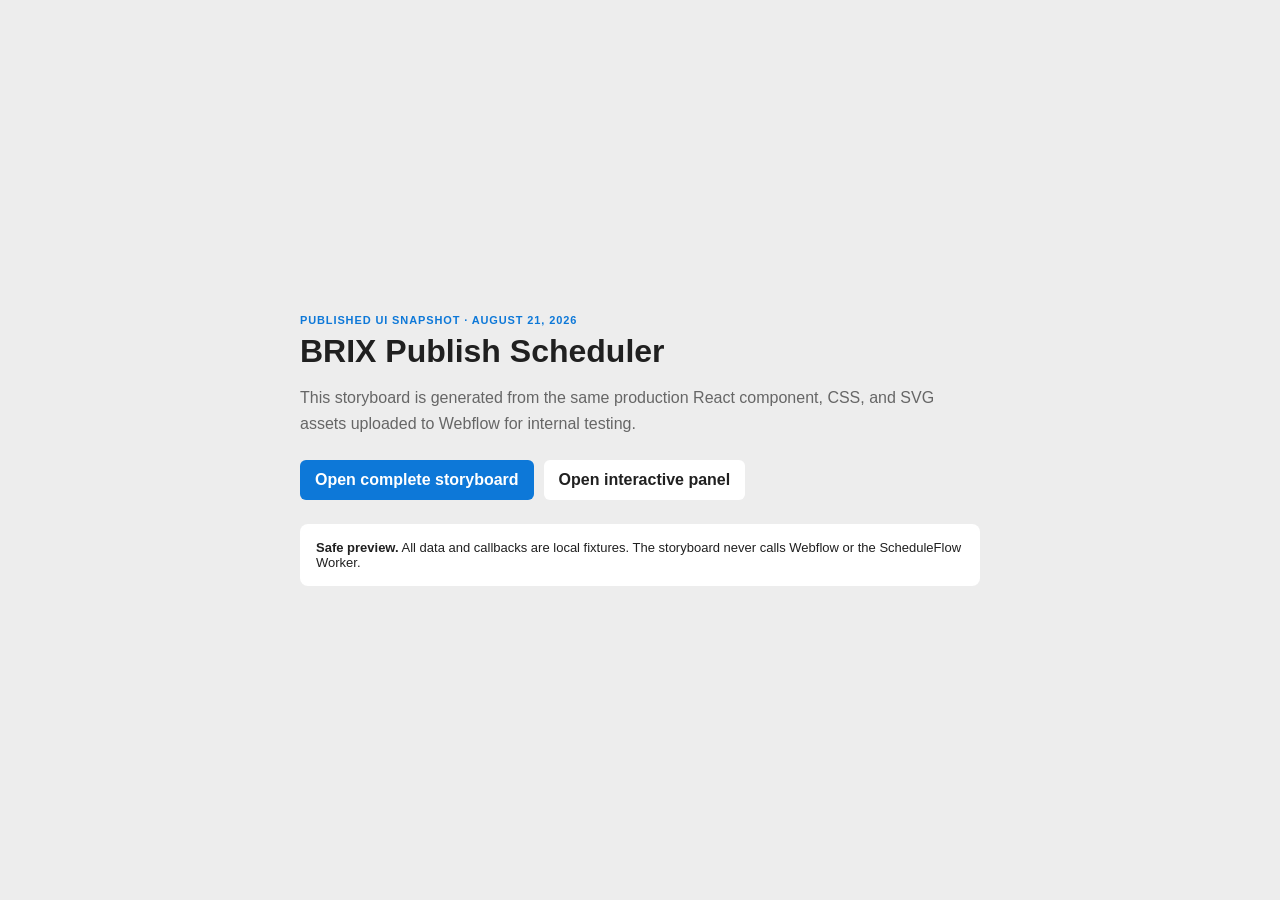
==== commit c5c376e7: "Publish production-faithful storyboard" ====
--- a/index.html
+++ b/index.html
@@ -1,52 +1,30 @@
-<!DOCTYPE html>
+<!doctype html>
 <html lang="en">
   <head>
     <meta charset="utf-8" />
     <meta name="viewport" content="width=device-width, initial-scale=1" />
-    <title>ScheduleFlow plugin storyboard</title>
-    <link rel="preconnect" href="https://fonts.googleapis.com" />
-    <link rel="preconnect" href="https://fonts.gstatic.com" crossorigin />
-    <link href="https://fonts.googleapis.com/css2?family=Inter:wght@400;600&display=swap" rel="stylesheet" />
-    <link rel="stylesheet" href="./panel.css" />
+    <title>BRIX Publish Scheduler · production storyboard</title>
+    <style>
+      * { box-sizing:border-box; }
+      body { margin:0; min-height:100vh; display:grid; place-items:center; padding:24px; background:#ededed; color:#202020; font-family:Inter,ui-sans-serif,-apple-system,BlinkMacSystemFont,"Segoe UI",sans-serif; }
+      main { width:min(680px,100%); }
+      .eyebrow { color:#0d78d8; font-size:11px; font-weight:700; letter-spacing:.08em; text-transform:uppercase; }
+      h1 { margin:8px 0 10px; font-size:32px; line-height:1.1; }
+      p { color:#666; line-height:1.6; }
+      .actions { display:flex; flex-wrap:wrap; gap:10px; margin:24px 0; }
+      a { color:inherit; }
+      .button { display:inline-flex; padding:11px 15px; border-radius:6px; background:#0d78d8; color:#fff; font-weight:700; text-decoration:none; }
+      .button.secondary { background:#fff; color:#202020; }
+      .note { padding:16px; border-radius:8px; background:#fff; font-size:13px; }
+    </style>
   </head>
   <body>
-    <div class="stage">
-      <div class="chooser">
-        <p class="kicker">BRIX Publish Scheduler</p>
-        <h1>New plugin storyboard · supplied design</h1>
-        <p class="muted">
-          Faithful 320×500 reconstruction of the supplied Plugin, Plugin-1,
-          and Plugin-2 references, extended through the complete protected
-          scheduling flow. Fixture data only. No network and no Webflow writes.
-        </p>
-        <article class="card">
-          <h2>Open the panel</h2>
-          <p class="muted">Click Page, CMS, Full site, When, Review, Activity and Account inside the live mock.</p>
-          <p><a href="./panel.html?state=page">Open interactive plugin</a></p>
-          <p><a href="./overview.html">Open the complete storyboard grid</a></p>
-        </article>
-        <article class="card">
-          <h2>Independent states</h2>
-          <p class="muted">
-            <a href="./panel.html?state=page">page</a> ·
-            <a href="./panel.html?state=cms">cms</a> ·
-            <a href="./panel.html?state=fullsite">full site</a> ·
-            <a href="./panel.html?state=when_repeat">when</a> ·
-            <a href="./panel.html?state=review_page">review page</a> ·
-            <a href="./panel.html?state=review_cms">review cms</a> ·
-            <a href="./panel.html?state=review_site">review site</a> ·
-            <a href="./panel.html?state=done">scheduled</a> ·
-            <a href="./panel.html?state=activity">activity</a> ·
-            <a href="./panel.html?state=account">account</a> ·
-            <a href="./panel.html?state=disconnect">disconnect</a> ·
-            <a href="./panel.html?state=connect">connect</a> ·
-            <a href="./panel.html?state=restriction_plan">plan restriction</a> ·
-            <a href="./panel.html?state=restriction_mode">mode restriction</a> ·
-            <a href="./panel.html?state=restriction_offline">offline</a> ·
-            <a href="./panel.html?state=restriction_mismatch">site mismatch</a>
-          </p>
-        </article>
-      </div>
-    </div>
+    <main>
+      <div class="eyebrow">Published UI snapshot · August 21, 2026</div>
+      <h1>BRIX Publish Scheduler</h1>
+      <p>This storyboard is generated from the same production React component, CSS, and SVG assets uploaded to Webflow for internal testing.</p>
+      <div class="actions"><a class="button" href="./overview.html">Open complete storyboard</a><a class="button secondary" href="./panel.html?state=fullsite">Open interactive panel</a></div>
+      <div class="note"><strong>Safe preview.</strong> All data and callbacks are local fixtures. The storyboard never calls Webflow or the ScheduleFlow Worker.</div>
+    </main>
   </body>
 </html>
